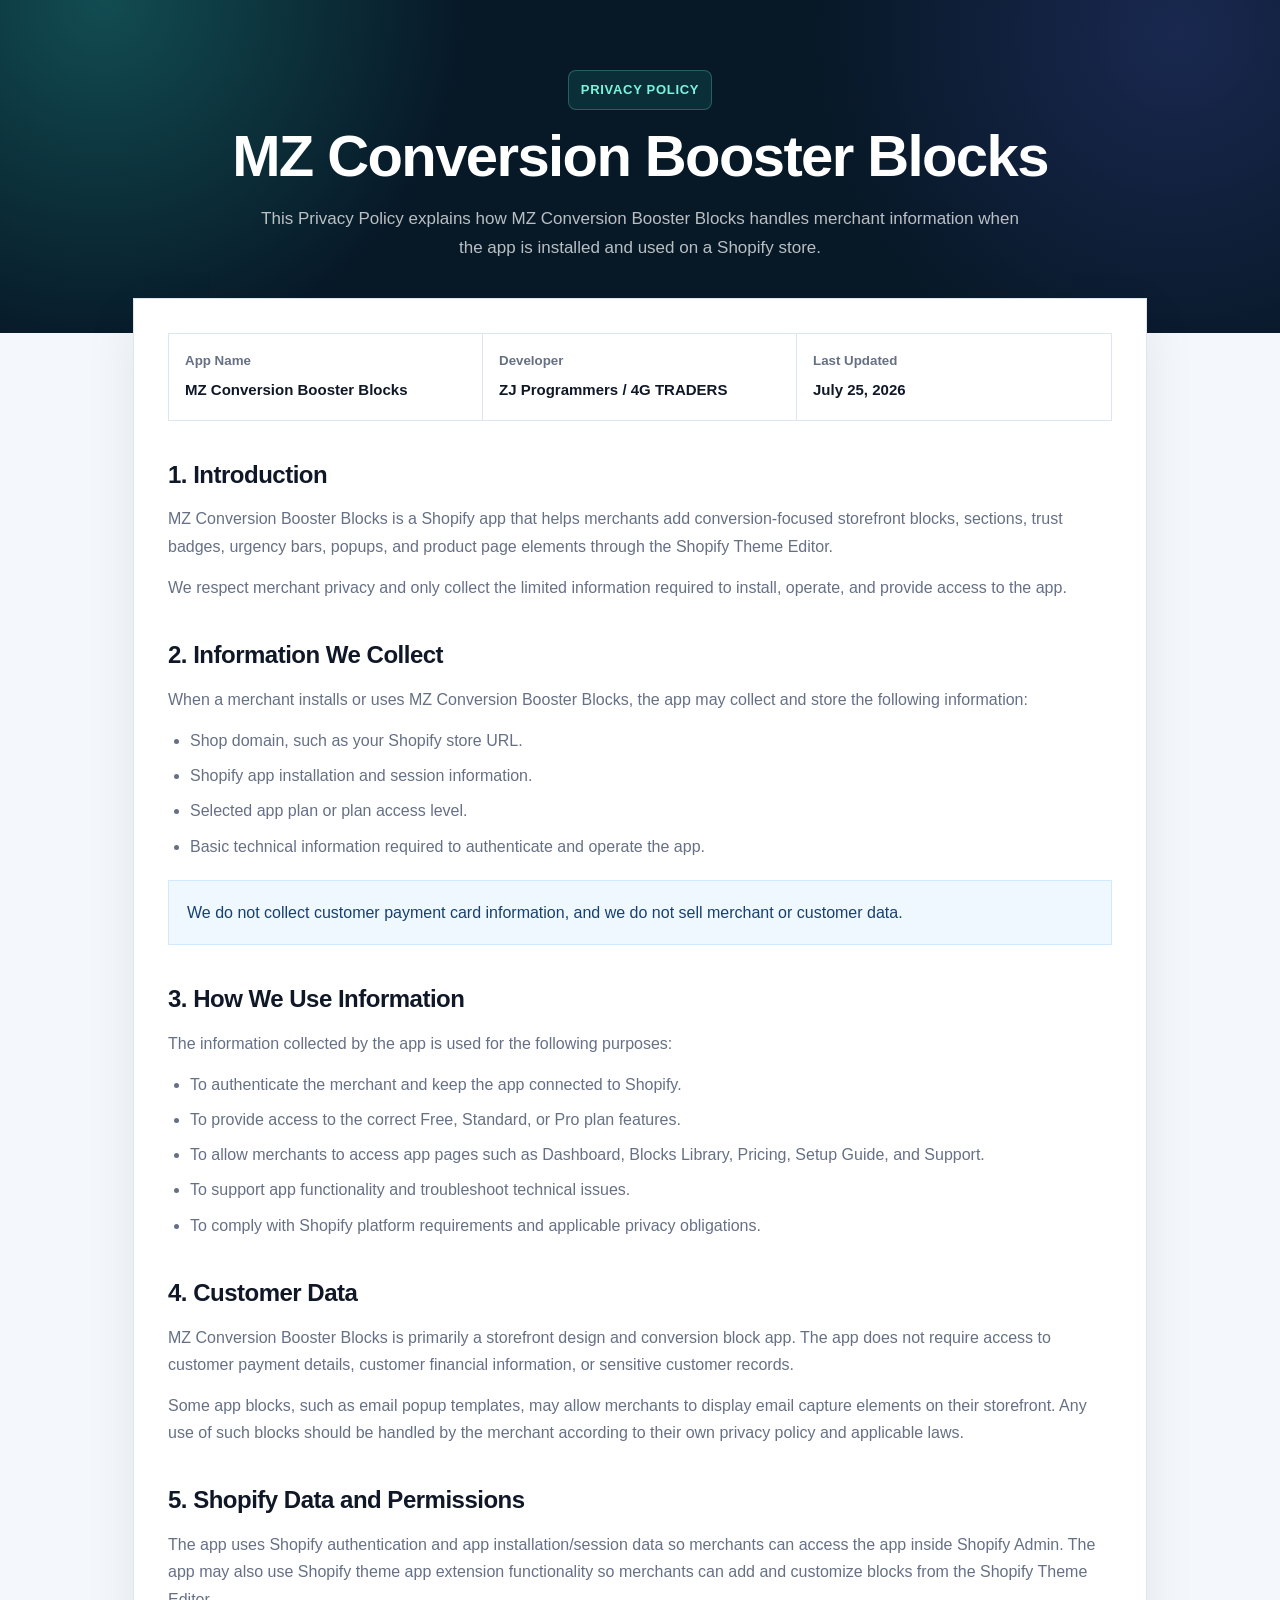
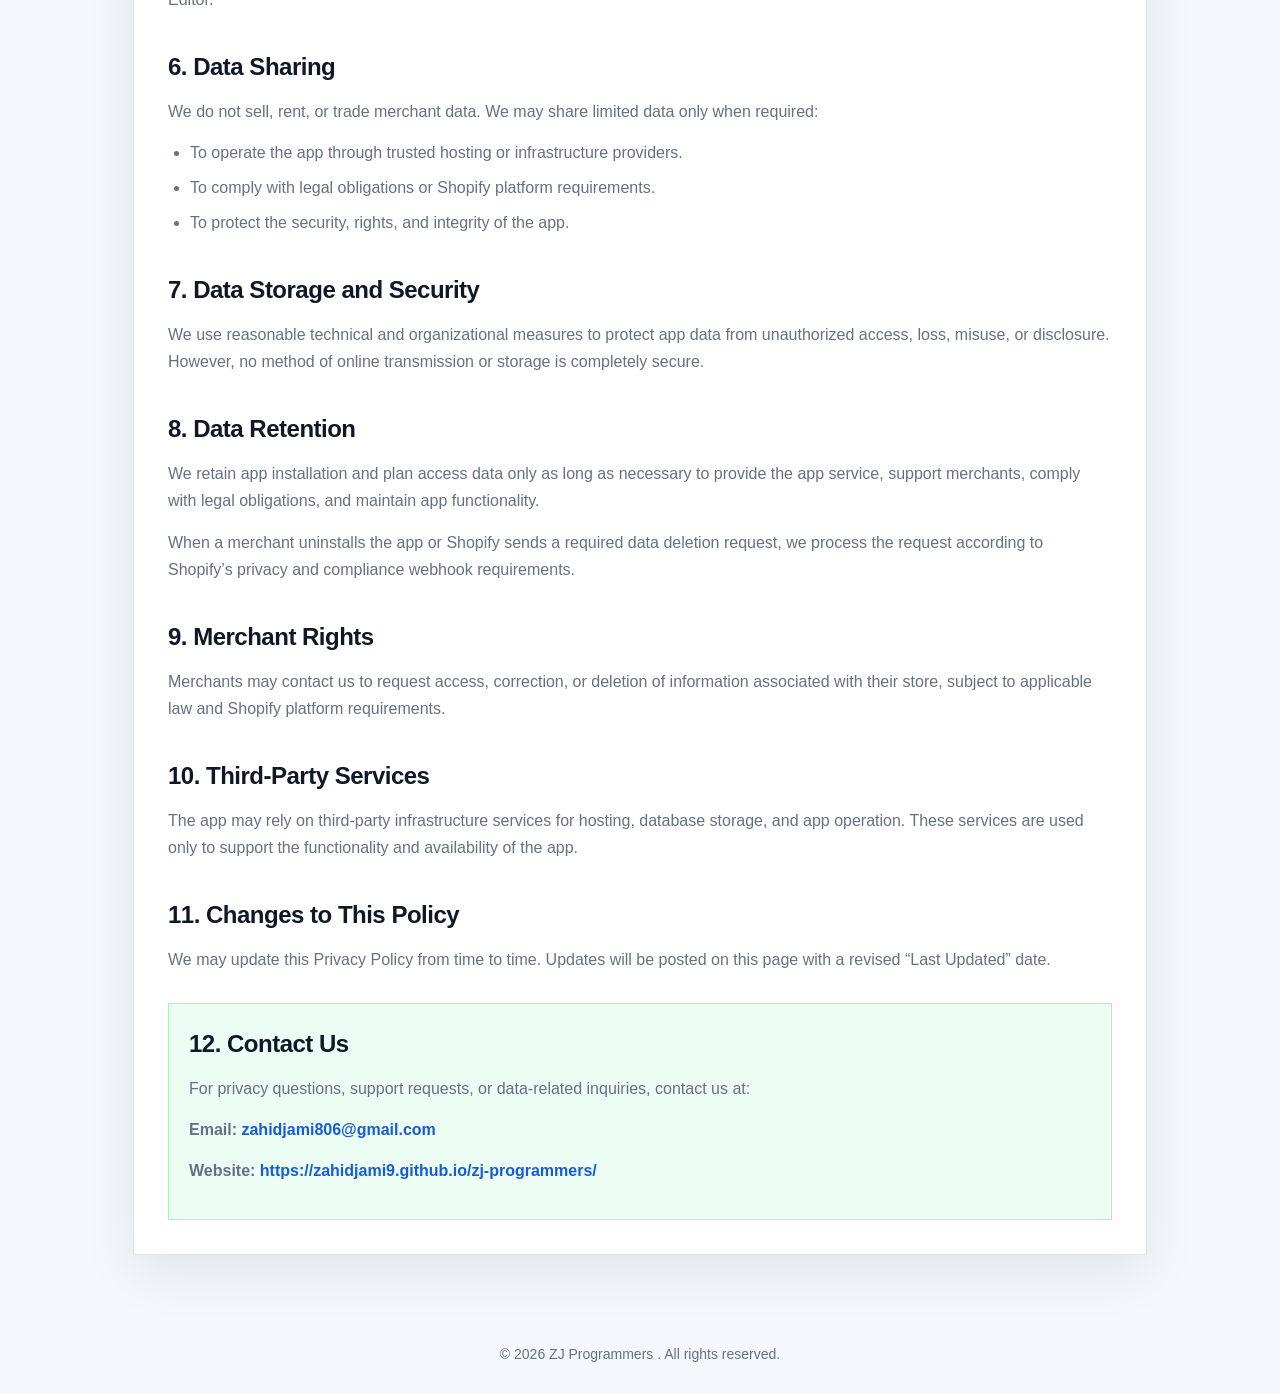
==== privacy-policy.html @ 13db27e8 "Add Privacy Policy for MZ Conversion Booster Blocks This file contains the Privacy Policy for the MZ" ====
<!DOCTYPE html>
<html lang="en">
<head>
  <meta charset="UTF-8" />
  <meta name="viewport" content="width=device-width, initial-scale=1.0" />
  <title>Privacy Policy | MZ Conversion Booster Blocks</title>

  <style>
    :root {
      --bg: #f4f7fb;
      --dark: #071827;
      --card: #ffffff;
      --text: #101828;
      --muted: #667085;
      --border: #dde6f0;
      --accent: #2dd4bf;
      --blue: #175cd3;
    }

    * {
      box-sizing: border-box;
    }

    body {
      margin: 0;
      font-family: Inter, Arial, Helvetica, sans-serif;
      background: var(--bg);
      color: var(--text);
      line-height: 1.7;
    }

    .hero {
      background:
        radial-gradient(circle at 8% 0%, rgba(45, 212, 191, 0.28), transparent 30%),
        radial-gradient(circle at 92% 10%, rgba(99, 102, 241, 0.2), transparent 30%),
        var(--dark);
      color: #ffffff;
      padding: 70px 20px;
      text-align: center;
    }

    .hero span {
      display: inline-block;
      padding: 8px 12px;
      border: 1px solid rgba(126, 243, 220, 0.25);
      background: rgba(45, 212, 191, 0.12);
      color: #7ef3dc;
      border-radius: 8px;
      font-size: 13px;
      font-weight: 800;
      letter-spacing: 0.7px;
      text-transform: uppercase;
      margin-bottom: 16px;
    }

    .hero h1 {
      margin: 0;
      font-size: clamp(34px, 6vw, 58px);
      line-height: 1.05;
      letter-spacing: -1.6px;
    }

    .hero p {
      max-width: 760px;
      margin: 18px auto 0;
      color: rgba(255, 255, 255, 0.72);
      font-size: 17px;
    }

    .container {
      max-width: 1050px;
      margin: -35px auto 60px;
      padding: 0 18px;
    }

    .policy-card {
      background: var(--card);
      border: 1px solid var(--border);
      box-shadow: 0 18px 50px rgba(16, 24, 40, 0.08);
      padding: 34px;
    }

    .meta {
      display: grid;
      grid-template-columns: repeat(3, 1fr);
      border: 1px solid var(--border);
      margin-bottom: 28px;
    }

    .meta div {
      padding: 16px;
      border-right: 1px solid var(--border);
    }

    .meta div:last-child {
      border-right: 0;
    }

    .meta small {
      display: block;
      color: var(--muted);
      font-weight: 700;
      margin-bottom: 4px;
    }

    .meta strong {
      color: var(--text);
      font-size: 15px;
    }

    h2 {
      margin: 34px 0 10px;
      font-size: 24px;
      letter-spacing: -0.5px;
      color: var(--text);
    }

    p {
      color: var(--muted);
      margin: 0 0 14px;
    }

    ul {
      margin: 10px 0 18px;
      padding-left: 22px;
      color: var(--muted);
    }

    li {
      margin-bottom: 8px;
    }

    a {
      color: var(--blue);
      font-weight: 700;
      text-decoration: none;
    }

    a:hover {
      text-decoration: underline;
    }

    .highlight {
      background: #eff8ff;
      border: 1px solid #d1e9ff;
      padding: 18px;
      margin: 20px 0;
      color: #18406f;
    }

    .contact-box {
      margin-top: 30px;
      background: #ecfdf3;
      border: 1px solid #abefc6;
      padding: 20px;
    }

    .contact-box h2 {
      margin-top: 0;
    }

    footer {
      text-align: center;
      padding: 28px 18px;
      color: var(--muted);
      font-size: 14px;
    }

    @media (max-width: 760px) {
      .hero {
        padding: 55px 18px;
      }

      .container {
        margin-top: -25px;
      }

      .policy-card {
        padding: 22px;
      }

      .meta {
        grid-template-columns: 1fr;
      }

      .meta div {
        border-right: 0;
        border-bottom: 1px solid var(--border);
      }

      .meta div:last-child {
        border-bottom: 0;
      }
    }
  </style>
</head>

<body>
  <header class="hero">
    <span>Privacy Policy</span>
    <h1>MZ Conversion Booster Blocks</h1>
    <p>
      This Privacy Policy explains how MZ Conversion Booster Blocks handles
      merchant information when the app is installed and used on a Shopify store.
    </p>
  </header>

  <main class="container">
    <section class="policy-card">
      <div class="meta">
        <div>
          <small>App Name</small>
          <strong>MZ Conversion Booster Blocks</strong>
        </div>

        <div>
          <small>Developer</small>
          <strong>ZJ Programmers / 4G TRADERS</strong>
        </div>

        <div>
          <small>Last Updated</small>
          <strong>July 25, 2026</strong>
        </div>
      </div>

      <h2>1. Introduction</h2>
      <p>
        MZ Conversion Booster Blocks is a Shopify app that helps merchants add
        conversion-focused storefront blocks, sections, trust badges, urgency
        bars, popups, and product page elements through the Shopify Theme Editor.
      </p>
      <p>
        We respect merchant privacy and only collect the limited information
        required to install, operate, and provide access to the app.
      </p>

      <h2>2. Information We Collect</h2>
      <p>
        When a merchant installs or uses MZ Conversion Booster Blocks, the app may
        collect and store the following information:
      </p>

      <ul>
        <li>Shop domain, such as your Shopify store URL.</li>
        <li>Shopify app installation and session information.</li>
        <li>Selected app plan or plan access level.</li>
        <li>Basic technical information required to authenticate and operate the app.</li>
      </ul>

      <div class="highlight">
        We do not collect customer payment card information, and we do not sell
        merchant or customer data.
      </div>

      <h2>3. How We Use Information</h2>
      <p>
        The information collected by the app is used for the following purposes:
      </p>

      <ul>
        <li>To authenticate the merchant and keep the app connected to Shopify.</li>
        <li>To provide access to the correct Free, Standard, or Pro plan features.</li>
        <li>To allow merchants to access app pages such as Dashboard, Blocks Library, Pricing, Setup Guide, and Support.</li>
        <li>To support app functionality and troubleshoot technical issues.</li>
        <li>To comply with Shopify platform requirements and applicable privacy obligations.</li>
      </ul>

      <h2>4. Customer Data</h2>
      <p>
        MZ Conversion Booster Blocks is primarily a storefront design and
        conversion block app. The app does not require access to customer payment
        details, customer financial information, or sensitive customer records.
      </p>
      <p>
        Some app blocks, such as email popup templates, may allow merchants to
        display email capture elements on their storefront. Any use of such blocks
        should be handled by the merchant according to their own privacy policy
        and applicable laws.
      </p>

      <h2>5. Shopify Data and Permissions</h2>
      <p>
        The app uses Shopify authentication and app installation/session data so
        merchants can access the app inside Shopify Admin. The app may also use
        Shopify theme app extension functionality so merchants can add and
        customize blocks from the Shopify Theme Editor.
      </p>

      <h2>6. Data Sharing</h2>
      <p>
        We do not sell, rent, or trade merchant data. We may share limited data
        only when required:
      </p>

      <ul>
        <li>To operate the app through trusted hosting or infrastructure providers.</li>
        <li>To comply with legal obligations or Shopify platform requirements.</li>
        <li>To protect the security, rights, and integrity of the app.</li>
      </ul>

      <h2>7. Data Storage and Security</h2>
      <p>
        We use reasonable technical and organizational measures to protect app
        data from unauthorized access, loss, misuse, or disclosure. However, no
        method of online transmission or storage is completely secure.
      </p>

      <h2>8. Data Retention</h2>
      <p>
        We retain app installation and plan access data only as long as necessary
        to provide the app service, support merchants, comply with legal
        obligations, and maintain app functionality.
      </p>
      <p>
        When a merchant uninstalls the app or Shopify sends a required data
        deletion request, we process the request according to Shopify’s privacy
        and compliance webhook requirements.
      </p>

      <h2>9. Merchant Rights</h2>
      <p>
        Merchants may contact us to request access, correction, or deletion of
        information associated with their store, subject to applicable law and
        Shopify platform requirements.
      </p>

      <h2>10. Third-Party Services</h2>
      <p>
        The app may rely on third-party infrastructure services for hosting,
        database storage, and app operation. These services are used only to
        support the functionality and availability of the app.
      </p>

      <h2>11. Changes to This Policy</h2>
      <p>
        We may update this Privacy Policy from time to time. Updates will be
        posted on this page with a revised “Last Updated” date.
      </p>

      <div class="contact-box">
        <h2>12. Contact Us</h2>
        <p>
          For privacy questions, support requests, or data-related inquiries,
          contact us at:
        </p>

        <p>
          <strong>Email:</strong>
          <a href="mailto:zahidjami806@gmail.com">zahidjami806@gmail.com</a>
        </p>

        <p>
          <strong>Website:</strong>
          <a href="https://zahidjami9.github.io/zj-programmers/" target="_blank">
            https://zahidjami9.github.io/zj-programmers/
          </a>
        </p>
      </div>
    </section>
  </main>

  <footer>
    © 2026 ZJ Programmers . All rights reserved.
  </footer>
</body>
</html>
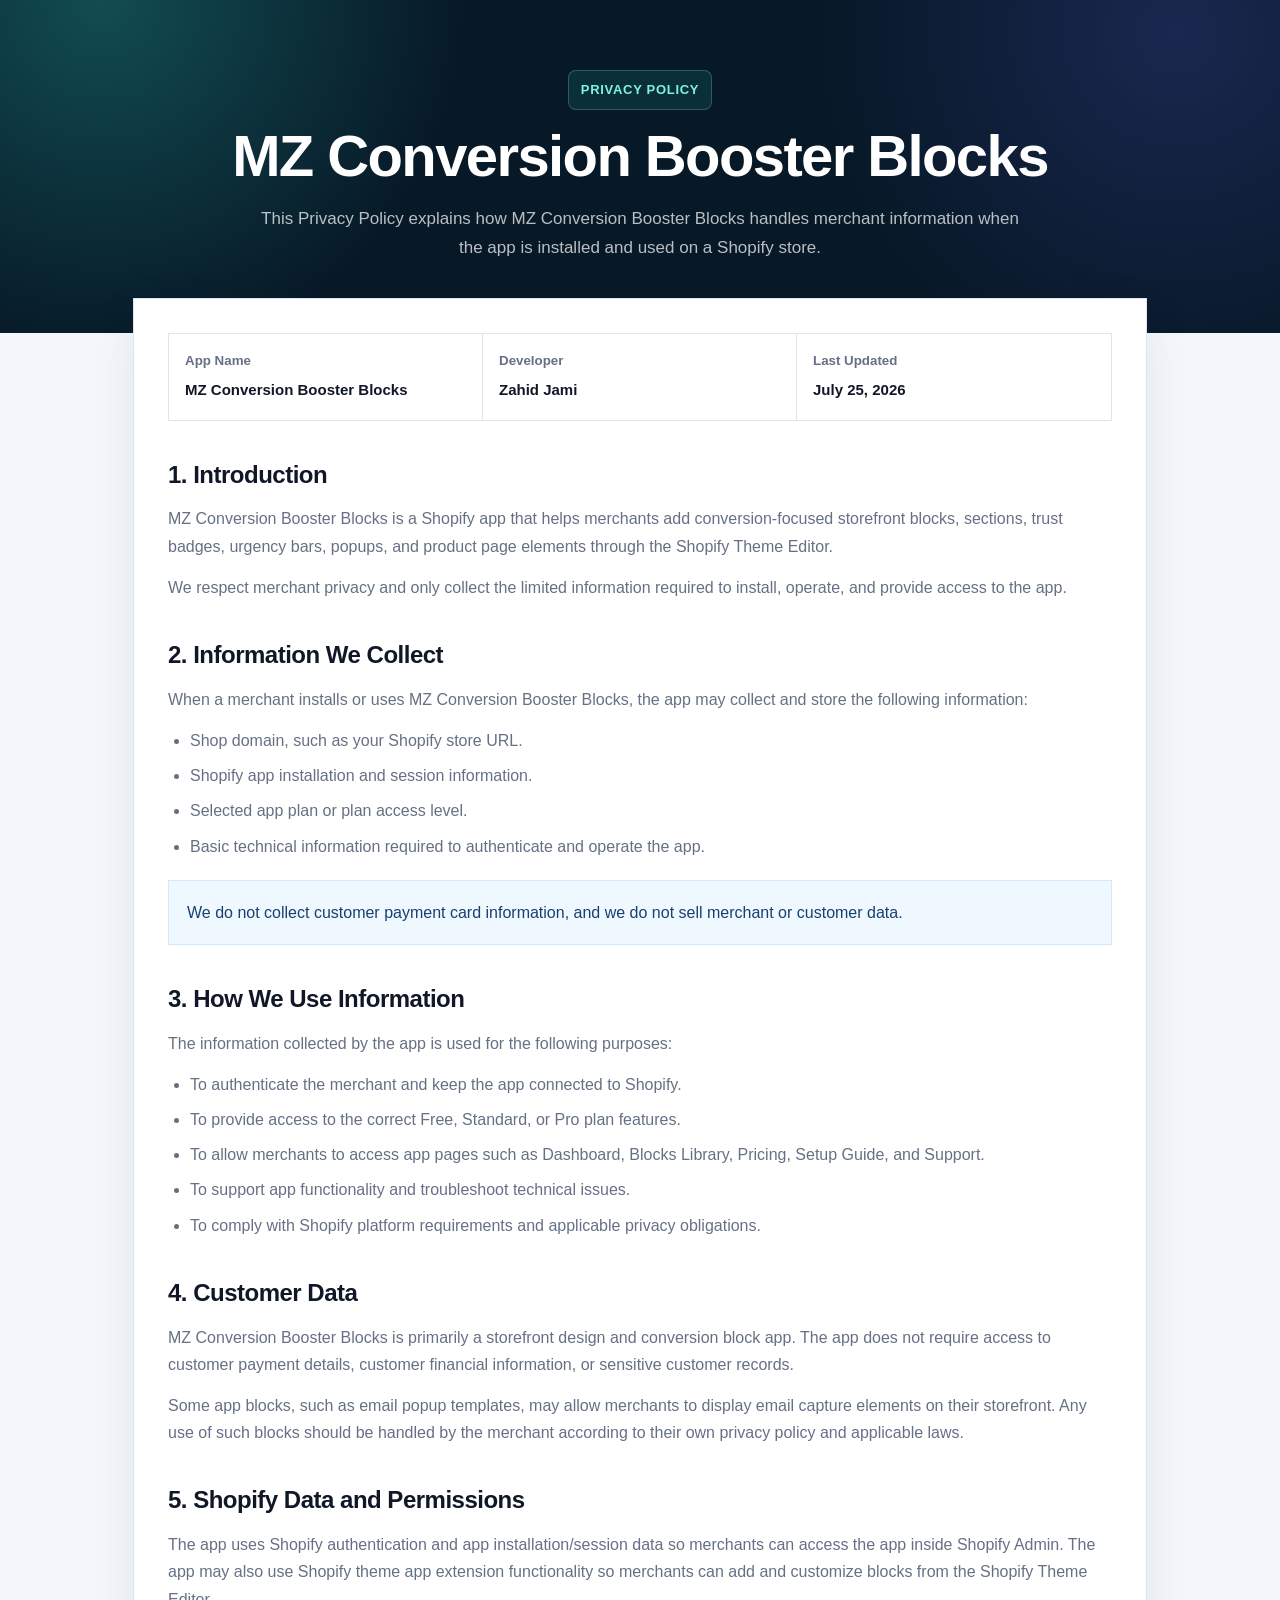
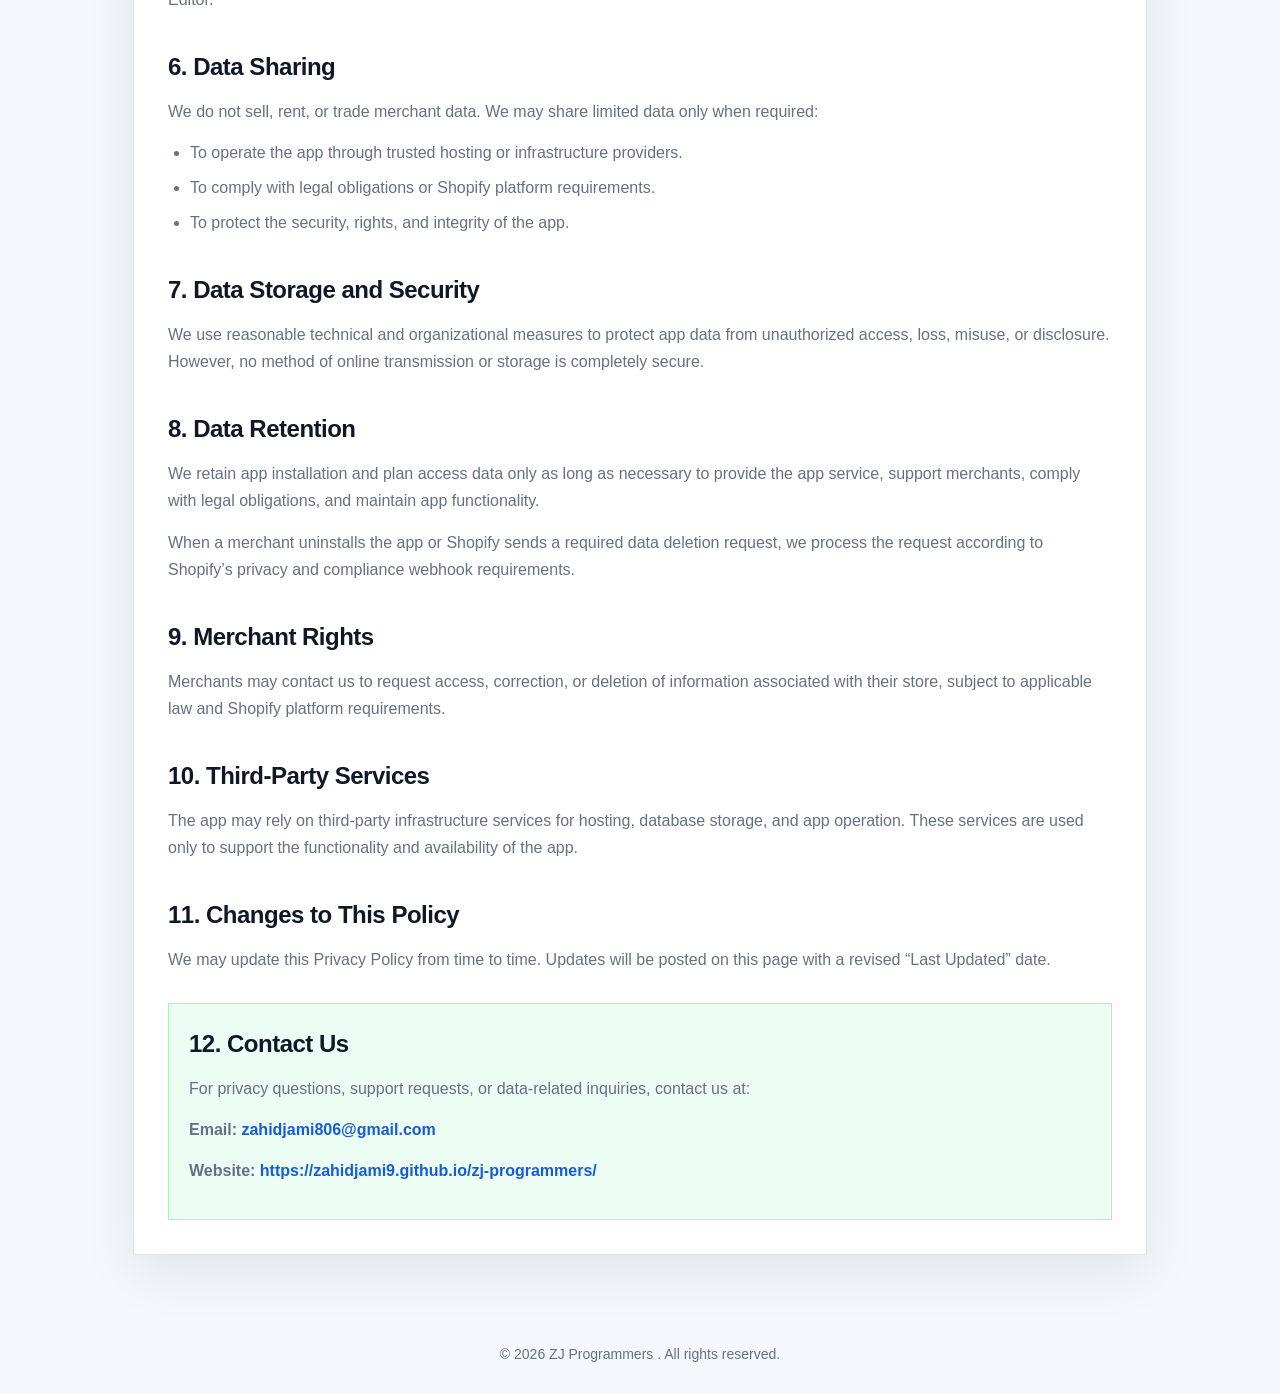
==== commit 6da8c498: "Update developer name in privacy policy" ====
--- a/privacy-policy.html
+++ b/privacy-policy.html
@@ -215,7 +215,7 @@
 
         <div>
           <small>Developer</small>
-          <strong>ZJ Programmers / 4G TRADERS</strong>
+          <strong>Zahid Jami</strong>
         </div>
 
         <div>
